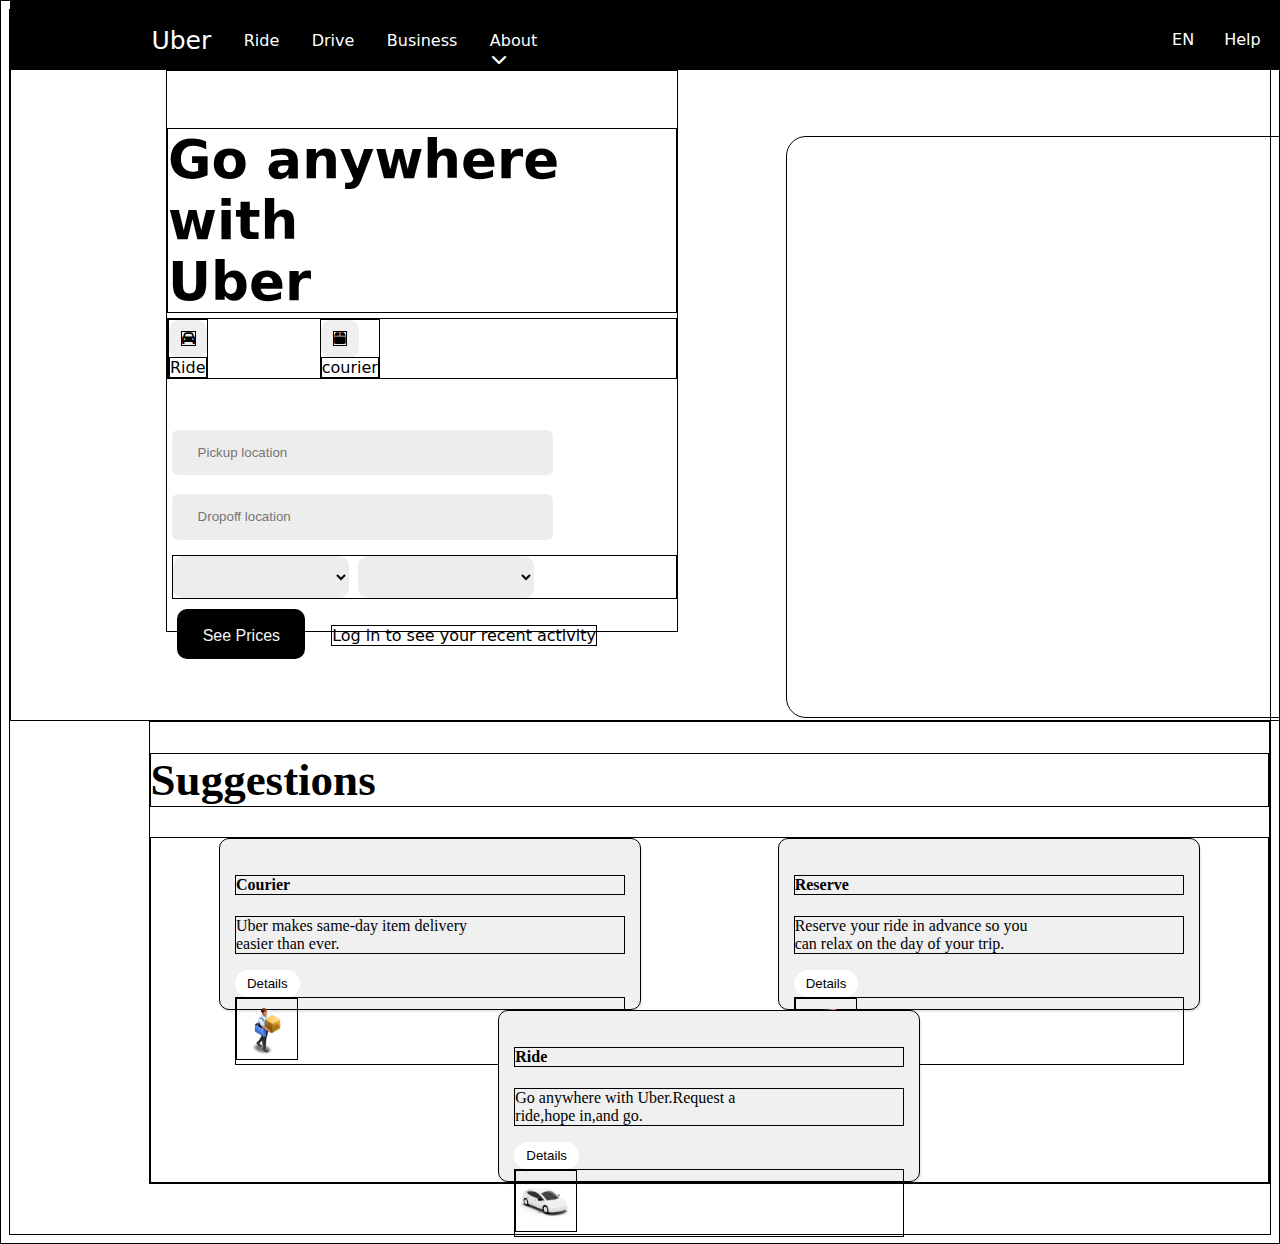
==== index.html @ e550cb75 "updated html and css code" ====
<!DOCTYPE html>
<html lang="en">
<head>
    <meta charset="UTF-8">
    <meta name="viewport" content="width=device-width, initial-scale=1.0">
    <title>Earn Money by Driving or Get a Ride Now | Uber India</title>
    <link rel="stylesheet" href="style.css"/>
    <link rel="stylesheet" href="https://cdnjs.cloudflare.com/ajax/libs/font-awesome/6.7.2/css/all.min.css" integrity="sha512-Evv84Mr4kqVGRNSgIGL/F/aIDqQb7xQ2vcrdIwxfjThSH8CSR7PBEakCr51Ck+w+/U6swU2Im1vVX0SVk9ABhg==" crossorigin="anonymous" referrerpolicy="no-referrer" />
</head>
<body>
         <!-- section-1 navbar -->
    <section class="sec1">
    <div class="sd1">
        <a class="a1">Uber</a>
        <a>Ride</a>
        <a>Drive</a>
        <a>Business</a>
        <a style="color: white;">About <i class="fa-solid fa-chevron-down"></i></a>
    </div>
        <div class="sd2">
        <a>EN</a>
        <a>Help</a>
        <a>Log in</a>
        <button>Sign up</button>
    </div>
    </section>
        <!-- section-2 Go anywhere and map boxes -->
    <section class="sec2">
        <div class="s2d1">
            <h1>Go anywhere with<br>Uber</h1>
            <div class="s2d3">
                <div class="d1">
          <button class="b1"><i class="fa-solid fa-car"></i></button><br><span class="s1">Ride</span>
        </div>
          <div class="d2">
          <button class="b2"><i class="fa-solid fa-box"></i></button><br><span class="s2">courier</span>
        </div>
        </div>
        <input type="text" placeholder="Pickup location"required class="inpt"/>
        <input type="text" placeholder="Dropoff location"required class="inpt nt"/>
        <div class="slt">
            <select></select>
            <select class="sl2"></select>
           
        </div>
        <button class="sbtn">See Prices</button>
        <a class="al">Log in to see your recent activity</a>
          </div>
        </div>
       
       
        <div class="s2d2"></div>
    </section>
    <section class="sec3">
        <h1>Suggestions</h1>
        <div class="s3d1">
            <div class="s3d2">
                <h4>Courier</h4>
                <p>Uber makes same-day item delivery<br>easier than ever.</p>
                <button class="btn">Details</button>
                <div>
            <img src="./images/image 1.png" width="10%" class="img"/></div>
        </div>
            <div class="s3d2">
                <h4>Reserve</h4>
                <p>Reserve your ride in advance so you<br>can relax on the day of your trip.</p>
                <button class="btn">Details</button>
            <div><img src="./images/image2.png" width="10%"class="img"/></div>
        </div>
            <div class="s3d2">
                <h4>Ride</h4>
                <p>Go anywhere with Uber.Request a<br>ride,hope in,and go.</p>
                <button class="btn">Details</button>
             <div><img src="./images/image3.png" width="10%" class="img"/></div>
            </div>
        </div>

    </section>
    
</body>
</html>
---- style.css ----
*{
   border: 1px solid black; 
}
.sec1{
    background-color: black;
    /* border: 1px solid black; */
    margin-top: -1%;
    width: 1550px;
    height: 70px;
}
.sec1{
    display: flex;
}
.sec1 .sd1{
    flex: 1;
    color: white;
    margin-top: 2%;
    display:flex;
    margin-left: 8%;

}
.sec1 .sd2{ margin-left: 40%;
    flex: 1;
    color: white;
    margin-top: 2%;

}
.sd1 a{
    font-family: UberMove, UberMoveText, system-ui, "Helvetica Neue", Helvetica, Arial, sans-serif;
    /* border: 1px solid white; */
    padding-left: 3.6%;
    padding-right: 4%;
}
.sd1 .a1{
    font-size: 25px;
    margin-top: -5px;
    font-family: UberMove, UberMoveText, system-ui, "Helvetica Neue", Helvetica, Arial, sans-serif;
   
}
.sd2 a{
    font-family: UberMove, UberMoveText, system-ui, "Helvetica Neue", Helvetica, Arial, sans-serif;

    /* border: 1px solid white; */
    padding-left: 3%;
    padding-right: 3%;
}
.sec1 button{
   font-size: 14px;
    margin-top: -2%;
    border: none;
    padding: 2%;
    padding-left: 3%;
    padding-right: 3%;
    border-radius: 20px;
}
.sec2{
    width: 1550px;
    height: 650px;
    /* border: 1px solid black; */
}
.s2d1{
    margin-right: 2%;
    margin-left: 10%;
    /* border: 1px solid black; */
    width: 510px;
    height: 560px;
}
.s2d2{
    /* flex: 1; */
    margin-top: -32%;
    margin-right: 2%;
    margin-left: 50%;
    /* border: 1px solid black; */
    width: 560px;
    height: 580px;
    border-radius: 20px;
    
}
.s2d1 h1{
    font-family: UberMove, UberMoveText, system-ui, "Helvetica Neue", Helvetica, Arial, sans-serif;
    margin-top: 11%;
    font-size: 53px;
    margin-bottom: 1%;
}
.s2d1 button{
    border: none;
   width: 38px;
   height: 38px;
   border-radius: 10px; 
}
.s2d1 span{
    font-family: UberMove, UberMoveText, system-ui, "Helvetica Neue", Helvetica, Arial, sans-serif ;
}

.d2{
   margin-left: 22%;
   padding-top: -90%;
}
.s2d3{
    display: flex;
}
.s1{font-weight: 500;}
.s2{font-weight: 500;}
.inpt{
    margin-bottom: 3%;
    border: none;
    background-color: rgb(238, 237, 237);
    margin-left: 1%;
    margin-top: 10%;
    padding-left: 5%;
    padding-right: 35%;
    padding-top: 3%;
    padding-bottom: 3%;
    border-radius: 6px;
}
.nt{margin-top: 0.7%;}
.slt{   
            margin-left: 1%;
}
.slt select{
    border: none;
    width: 35%;
    padding-top: 5%;
    border-radius: 10px;
    background-color:rgb(238, 237, 237); ;
}
.sl2{
    margin-left: 1%;
}
.sbtn{
    border: none;
   flex: 1;
    color: whitesmoke;
    background-color: black;
   margin-left: 2%;
   margin-top: 2%;
   padding-left: 5%;
    padding-top: 3.4%;
    padding-bottom: 6.3%;
    font-size: 16px;
   padding-right: 20%;
   white-space: nowrap;
   font-weight:540;
}
.al{
  
    margin-top: 1%;
    font-size: 16px;
    margin-left: 4.4%;
    font-family: UberMove, UberMoveText, system-ui, "Helvetica Neue", Helvetica, Arial, sans-serif ;
   
}
.sec3{
    margin-left: 11%;
    background-color: white;
    margin-bottom: 4%;
}

.sec3 h1{
    font-size: 45px;
}
.s3d1{
    display: flex;
    justify-content: space-around;
    flex-wrap: wrap;
}
.s3d2{
    background-color: #f0f0f0;
    width:390px;
    height:140px;
    padding:15px;
    border-radius: 10px;
    box-shadow: 1px 2px 2px rgba(0, 0, 0, 0.1);
}
.img{
   width:60px;
   height:60px;
}
.btn{
    display: inline-block;
    padding:6px 12px;
    background-color:white;
    color:black;
    border-radius: 30px;
    border: none;

}
.btn:hover{
    background-color:gray;
}
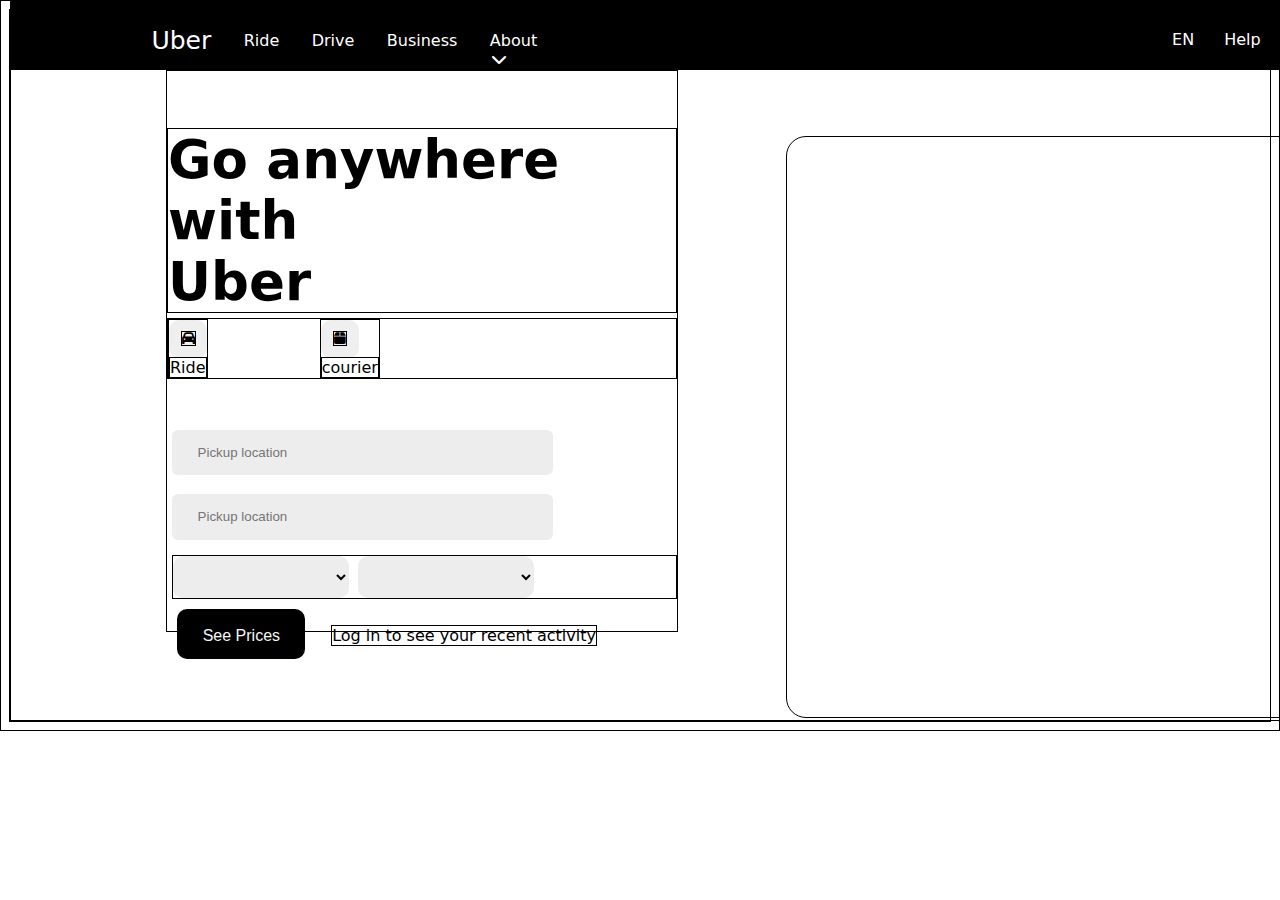
==== commit 76867c4e: "my changes" ====
--- a/index.html
+++ b/index.html
@@ -3,7 +3,7 @@
 <head>
     <meta charset="UTF-8">
     <meta name="viewport" content="width=device-width, initial-scale=1.0">
-    <title>Earn Money by Driving or Get a Ride Now | Uber India</title>
+    <title>uber</title>
     <link rel="stylesheet" href="style.css"/>
     <link rel="stylesheet" href="https://cdnjs.cloudflare.com/ajax/libs/font-awesome/6.7.2/css/all.min.css" integrity="sha512-Evv84Mr4kqVGRNSgIGL/F/aIDqQb7xQ2vcrdIwxfjThSH8CSR7PBEakCr51Ck+w+/U6swU2Im1vVX0SVk9ABhg==" crossorigin="anonymous" referrerpolicy="no-referrer" />
 </head>
@@ -37,7 +37,7 @@
         </div>
         </div>
         <input type="text" placeholder="Pickup location"required class="inpt"/>
-        <input type="text" placeholder="Dropoff location"required class="inpt nt"/>
+        <input type="text" placeholder="Pickup location"required class="inpt nt"/>
         <div class="slt">
             <select></select>
             <select class="sl2"></select>
@@ -51,31 +51,5 @@
        
         <div class="s2d2"></div>
     </section>
-    <section class="sec3">
-        <h1>Suggestions</h1>
-        <div class="s3d1">
-            <div class="s3d2">
-                <h4>Courier</h4>
-                <p>Uber makes same-day item delivery<br>easier than ever.</p>
-                <button class="btn">Details</button>
-                <div>
-            <img src="./images/image 1.png" width="10%" class="img"/></div>
-        </div>
-            <div class="s3d2">
-                <h4>Reserve</h4>
-                <p>Reserve your ride in advance so you<br>can relax on the day of your trip.</p>
-                <button class="btn">Details</button>
-            <div><img src="./images/image2.png" width="10%"class="img"/></div>
-        </div>
-            <div class="s3d2">
-                <h4>Ride</h4>
-                <p>Go anywhere with Uber.Request a<br>ride,hope in,and go.</p>
-                <button class="btn">Details</button>
-             <div><img src="./images/image3.png" width="10%" class="img"/></div>
-            </div>
-        </div>
-
-    </section>
-    
 </body>
 </html>--- a/style.css
+++ b/style.css
@@ -150,44 +150,6 @@
     font-family: UberMove, UberMoveText, system-ui, "Helvetica Neue", Helvetica, Arial, sans-serif ;
    
 }
-.sec3{
-    margin-left: 11%;
-    background-color: white;
-    margin-bottom: 4%;
-}
-
-.sec3 h1{
-    font-size: 45px;
-}
-.s3d1{
-    display: flex;
-    justify-content: space-around;
-    flex-wrap: wrap;
-}
-.s3d2{
-    background-color: #f0f0f0;
-    width:390px;
-    height:140px;
-    padding:15px;
-    border-radius: 10px;
-    box-shadow: 1px 2px 2px rgba(0, 0, 0, 0.1);
-}
-.img{
-   width:60px;
-   height:60px;
-}
-.btn{
-    display: inline-block;
-    padding:6px 12px;
-    background-color:white;
-    color:black;
-    border-radius: 30px;
-    border: none;
-
-}
-.btn:hover{
-    background-color:gray;
-}
 
 
 
@@ -197,5 +159,3 @@
 
 
 
-
-
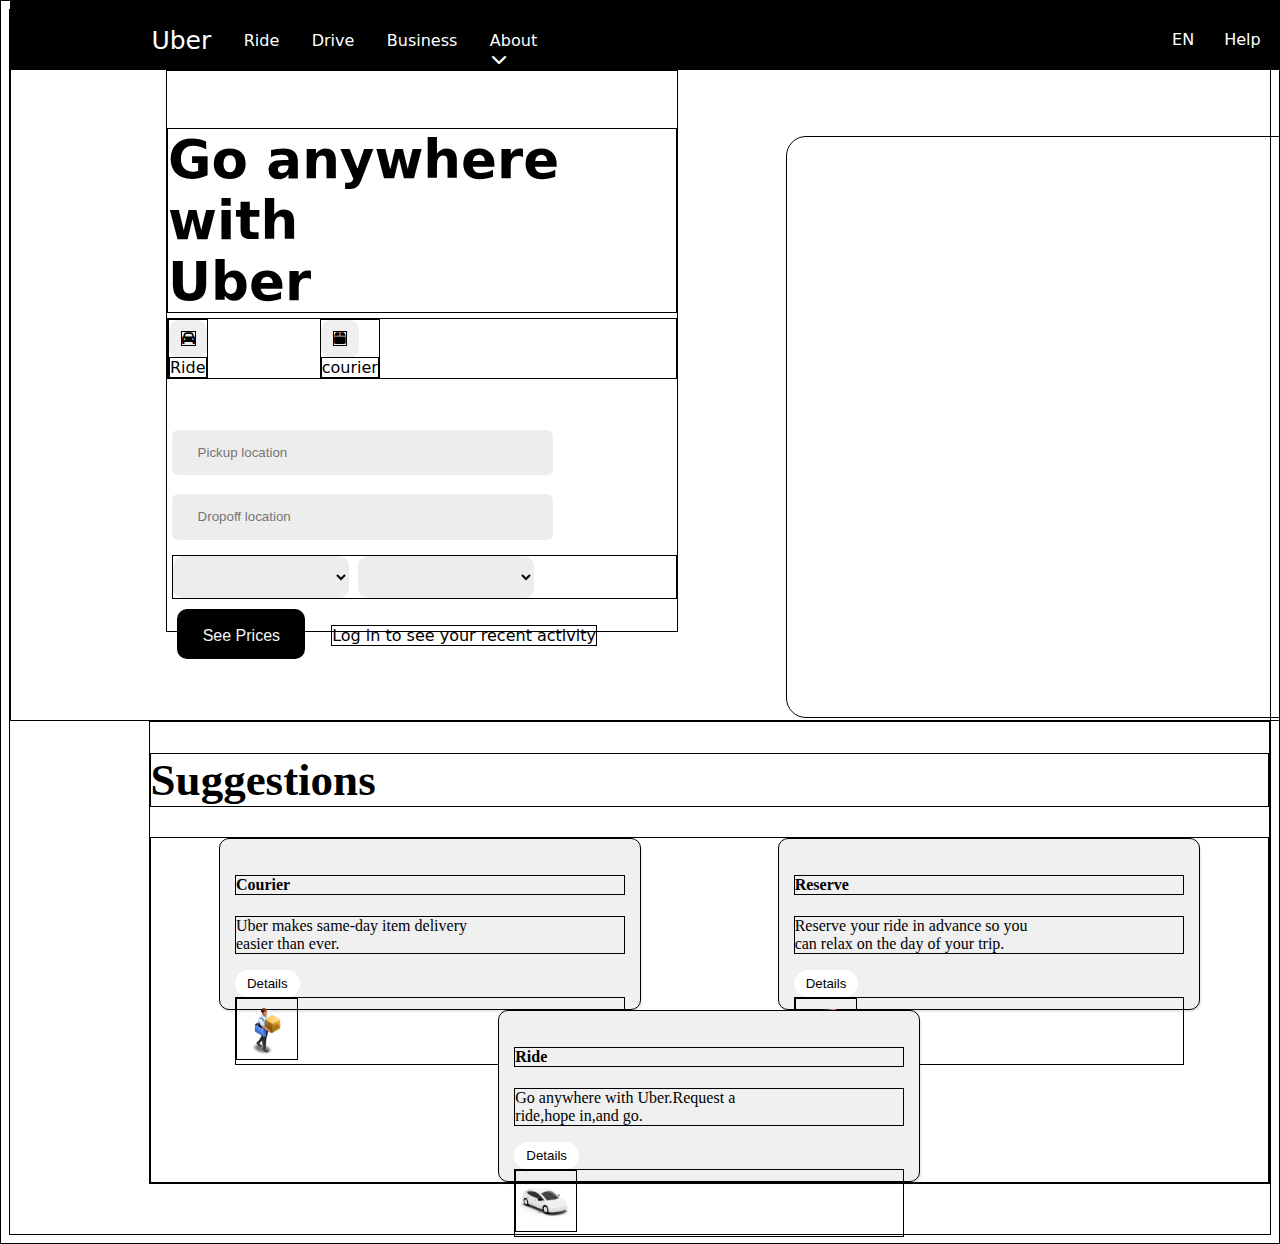
==== commit 1f1be293: "Merge branch 'main' of https://github.com/vamsi356/uber into branch-1" ====
--- a/index.html
+++ b/index.html
@@ -3,7 +3,7 @@
 <head>
     <meta charset="UTF-8">
     <meta name="viewport" content="width=device-width, initial-scale=1.0">
-    <title>uber</title>
+    <title>Earn Money by Driving or Get a Ride Now | Uber India</title>
     <link rel="stylesheet" href="style.css"/>
     <link rel="stylesheet" href="https://cdnjs.cloudflare.com/ajax/libs/font-awesome/6.7.2/css/all.min.css" integrity="sha512-Evv84Mr4kqVGRNSgIGL/F/aIDqQb7xQ2vcrdIwxfjThSH8CSR7PBEakCr51Ck+w+/U6swU2Im1vVX0SVk9ABhg==" crossorigin="anonymous" referrerpolicy="no-referrer" />
 </head>
@@ -37,7 +37,7 @@
         </div>
         </div>
         <input type="text" placeholder="Pickup location"required class="inpt"/>
-        <input type="text" placeholder="Pickup location"required class="inpt nt"/>
+        <input type="text" placeholder="Dropoff location"required class="inpt nt"/>
         <div class="slt">
             <select></select>
             <select class="sl2"></select>
@@ -51,5 +51,31 @@
        
         <div class="s2d2"></div>
     </section>
+    <section class="sec3">
+        <h1>Suggestions</h1>
+        <div class="s3d1">
+            <div class="s3d2">
+                <h4>Courier</h4>
+                <p>Uber makes same-day item delivery<br>easier than ever.</p>
+                <button class="btn">Details</button>
+                <div>
+            <img src="./images/image 1.png" width="10%" class="img"/></div>
+        </div>
+            <div class="s3d2">
+                <h4>Reserve</h4>
+                <p>Reserve your ride in advance so you<br>can relax on the day of your trip.</p>
+                <button class="btn">Details</button>
+            <div><img src="./images/image2.png" width="10%"class="img"/></div>
+        </div>
+            <div class="s3d2">
+                <h4>Ride</h4>
+                <p>Go anywhere with Uber.Request a<br>ride,hope in,and go.</p>
+                <button class="btn">Details</button>
+             <div><img src="./images/image3.png" width="10%" class="img"/></div>
+            </div>
+        </div>
+
+    </section>
+    
 </body>
 </html>--- a/style.css
+++ b/style.css
@@ -150,12 +150,52 @@
     font-family: UberMove, UberMoveText, system-ui, "Helvetica Neue", Helvetica, Arial, sans-serif ;
    
 }
-
-
-
-
-
-
-
-
-
+.sec3{
+    margin-left: 11%;
+    background-color: white;
+    margin-bottom: 4%;
+}
+
+.sec3 h1{
+    font-size: 45px;
+}
+.s3d1{
+    display: flex;
+    justify-content: space-around;
+    flex-wrap: wrap;
+}
+.s3d2{
+    background-color: #f0f0f0;
+    width:390px;
+    height:140px;
+    padding:15px;
+    border-radius: 10px;
+    box-shadow: 1px 2px 2px rgba(0, 0, 0, 0.1);
+}
+.img{
+   width:60px;
+   height:60px;
+}
+.btn{
+    display: inline-block;
+    padding:6px 12px;
+    background-color:white;
+    color:black;
+    border-radius: 30px;
+    border: none;
+
+}
+.btn:hover{
+    background-color:gray;
+}
+
+
+
+
+
+
+
+
+
+
+
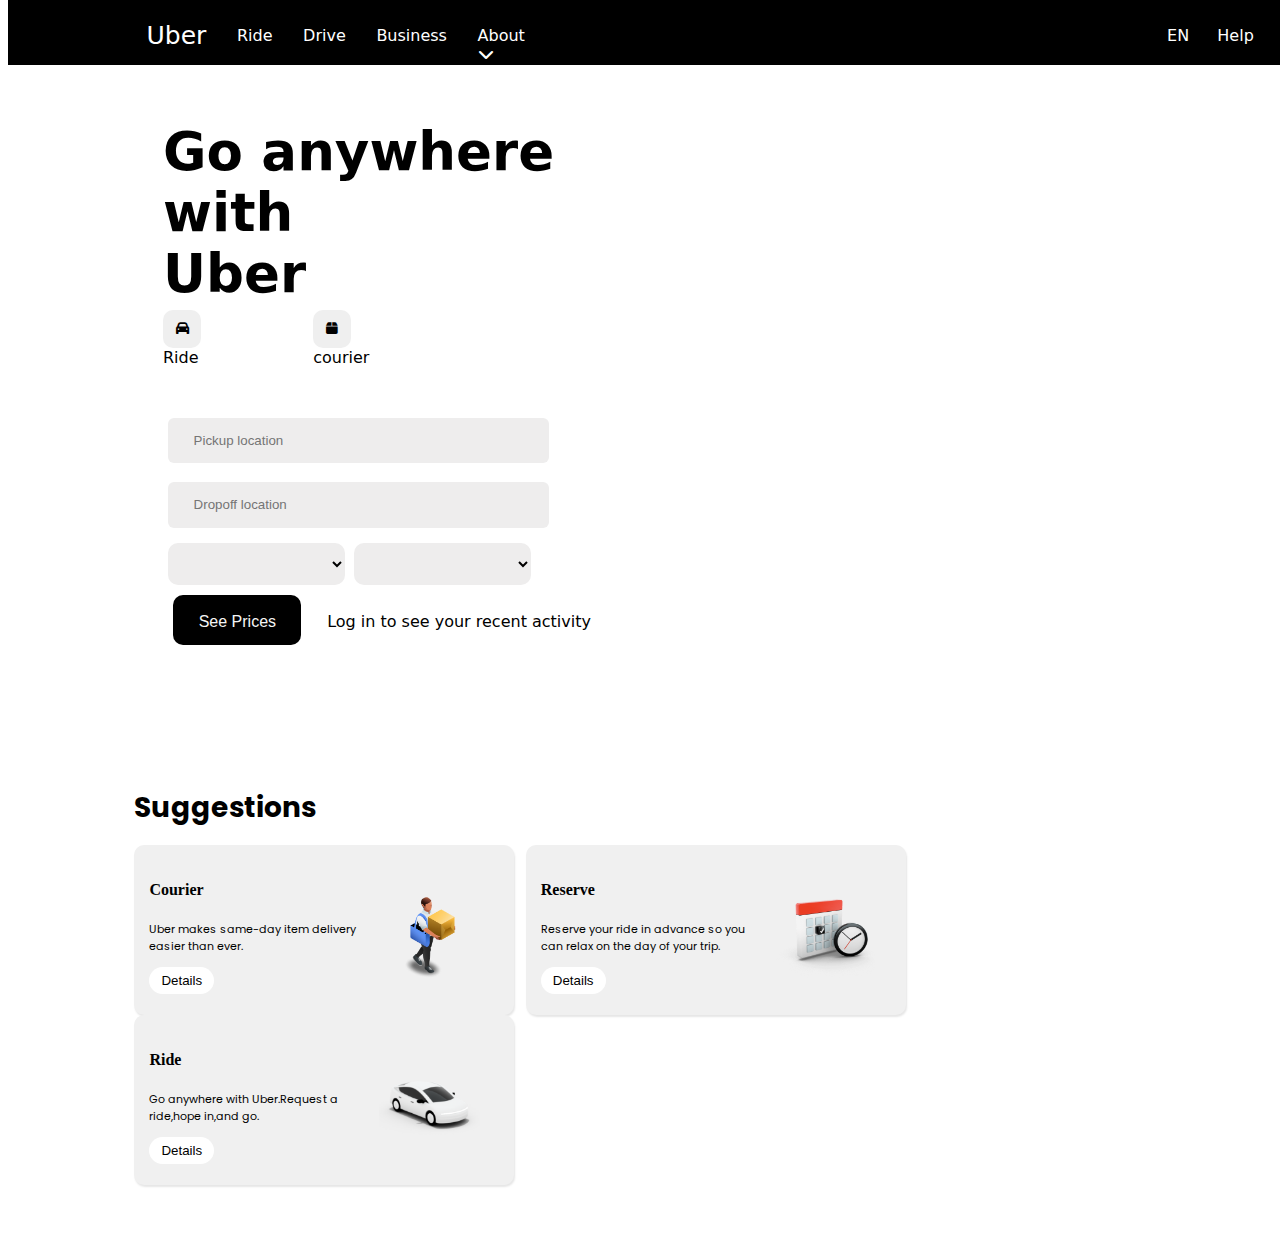
==== commit b25c7020: "section3 updated" ====
--- a/index.html
+++ b/index.html
@@ -6,6 +6,8 @@
     <title>Earn Money by Driving or Get a Ride Now | Uber India</title>
     <link rel="stylesheet" href="style.css"/>
     <link rel="stylesheet" href="https://cdnjs.cloudflare.com/ajax/libs/font-awesome/6.7.2/css/all.min.css" integrity="sha512-Evv84Mr4kqVGRNSgIGL/F/aIDqQb7xQ2vcrdIwxfjThSH8CSR7PBEakCr51Ck+w+/U6swU2Im1vVX0SVk9ABhg==" crossorigin="anonymous" referrerpolicy="no-referrer" />
+    <link href="https://fonts.googleapis.com/css2?family=Poppins:wght@400;500;600;700&display=swap" rel="stylesheet">
+
 </head>
 <body>
          <!-- section-1 navbar -->
@@ -47,10 +49,10 @@
         <a class="al">Log in to see your recent activity</a>
           </div>
         </div>
-       
-       
+        <!-- below div for map -->
         <div class="s2d2"></div>
     </section>
+             <!-- section 3 -->
     <section class="sec3">
         <h1>Suggestions</h1>
         <div class="s3d1">
@@ -58,23 +60,21 @@
                 <h4>Courier</h4>
                 <p>Uber makes same-day item delivery<br>easier than ever.</p>
                 <button class="btn">Details</button>
-                <div>
-            <img src="./images/image 1.png" width="10%" class="img"/></div>
-        </div>
+                <img src="./images/image 1.png" width="10%" class="img"/>
+            </div>
             <div class="s3d2">
                 <h4>Reserve</h4>
                 <p>Reserve your ride in advance so you<br>can relax on the day of your trip.</p>
                 <button class="btn">Details</button>
-            <div><img src="./images/image2.png" width="10%"class="img"/></div>
-        </div>
+                <img src="./images/image2.png" width="10%"class="img"/>
+            </div>
             <div class="s3d2">
                 <h4>Ride</h4>
                 <p>Go anywhere with Uber.Request a<br>ride,hope in,and go.</p>
                 <button class="btn">Details</button>
-             <div><img src="./images/image3.png" width="10%" class="img"/></div>
+               <img src="./images/image3.png" width="10%" class="img"/>
             </div>
         </div>
-
     </section>
     
 </body>
--- a/style.css
+++ b/style.css
@@ -1,5 +1,6 @@
+@import url('https://fonts.googleapis.com/css2?family=Archivo+Black&family=Kanit:ital,wght@0,100;0,200;0,300;0,400;0,500;0,600;0,700;0,800;0,900;1,100;1,200;1,300;1,400;1,500;1,600;1,700;1,800;1,900&family=M+PLUS+Rounded+1c&family=Red+Rose:wght@300..700&family=Roboto:ital,wdth,wght@0,75..100,100..900;1,75..100,100..900&display=swap');
 *{
-   border: 1px solid black; 
+   /* border: 1px solid black;  */
 }
 .sec1{
     background-color: black;
@@ -151,22 +152,28 @@
    
 }
 .sec3{
-    margin-left: 11%;
+    margin-left: 10%;
     background-color: white;
     margin-bottom: 4%;
 }
 
 .sec3 h1{
-    font-size: 45px;
+    font-family: "Poppins", system-ui, "Helvetica Neue", Helvetica, Arial, sans-serif;
+    font-size: 28px;
+    font-weight: 700;
+    line-height: 36px;
+
 }
 .s3d1{
     display: flex;
-    justify-content: space-around;
+    justify-content:left;
     flex-wrap: wrap;
 }
 .s3d2{
+    border: none;
+    margin-right: 1%;
     background-color: #f0f0f0;
-    width:390px;
+    width:350px;
     height:140px;
     padding:15px;
     border-radius: 10px;
@@ -188,14 +195,26 @@
 .btn:hover{
     background-color:gray;
 }
-
-
-
-
-
-
-
-
-
-
-
+.s3d2 p{
+    white-space: nowrap;
+    margin-right: 39%;
+    font-size: 11px;
+    font-family:"Poppins", system-ui, "Helvetica Neue", Helvetica, Arial, sans-serif;
+}
+.s3d2 img{
+    margin-left: 46%;
+    width: 30%;
+    height: 74%;
+   margin-top: -24%;
+}
+
+
+
+
+
+
+
+
+
+
+
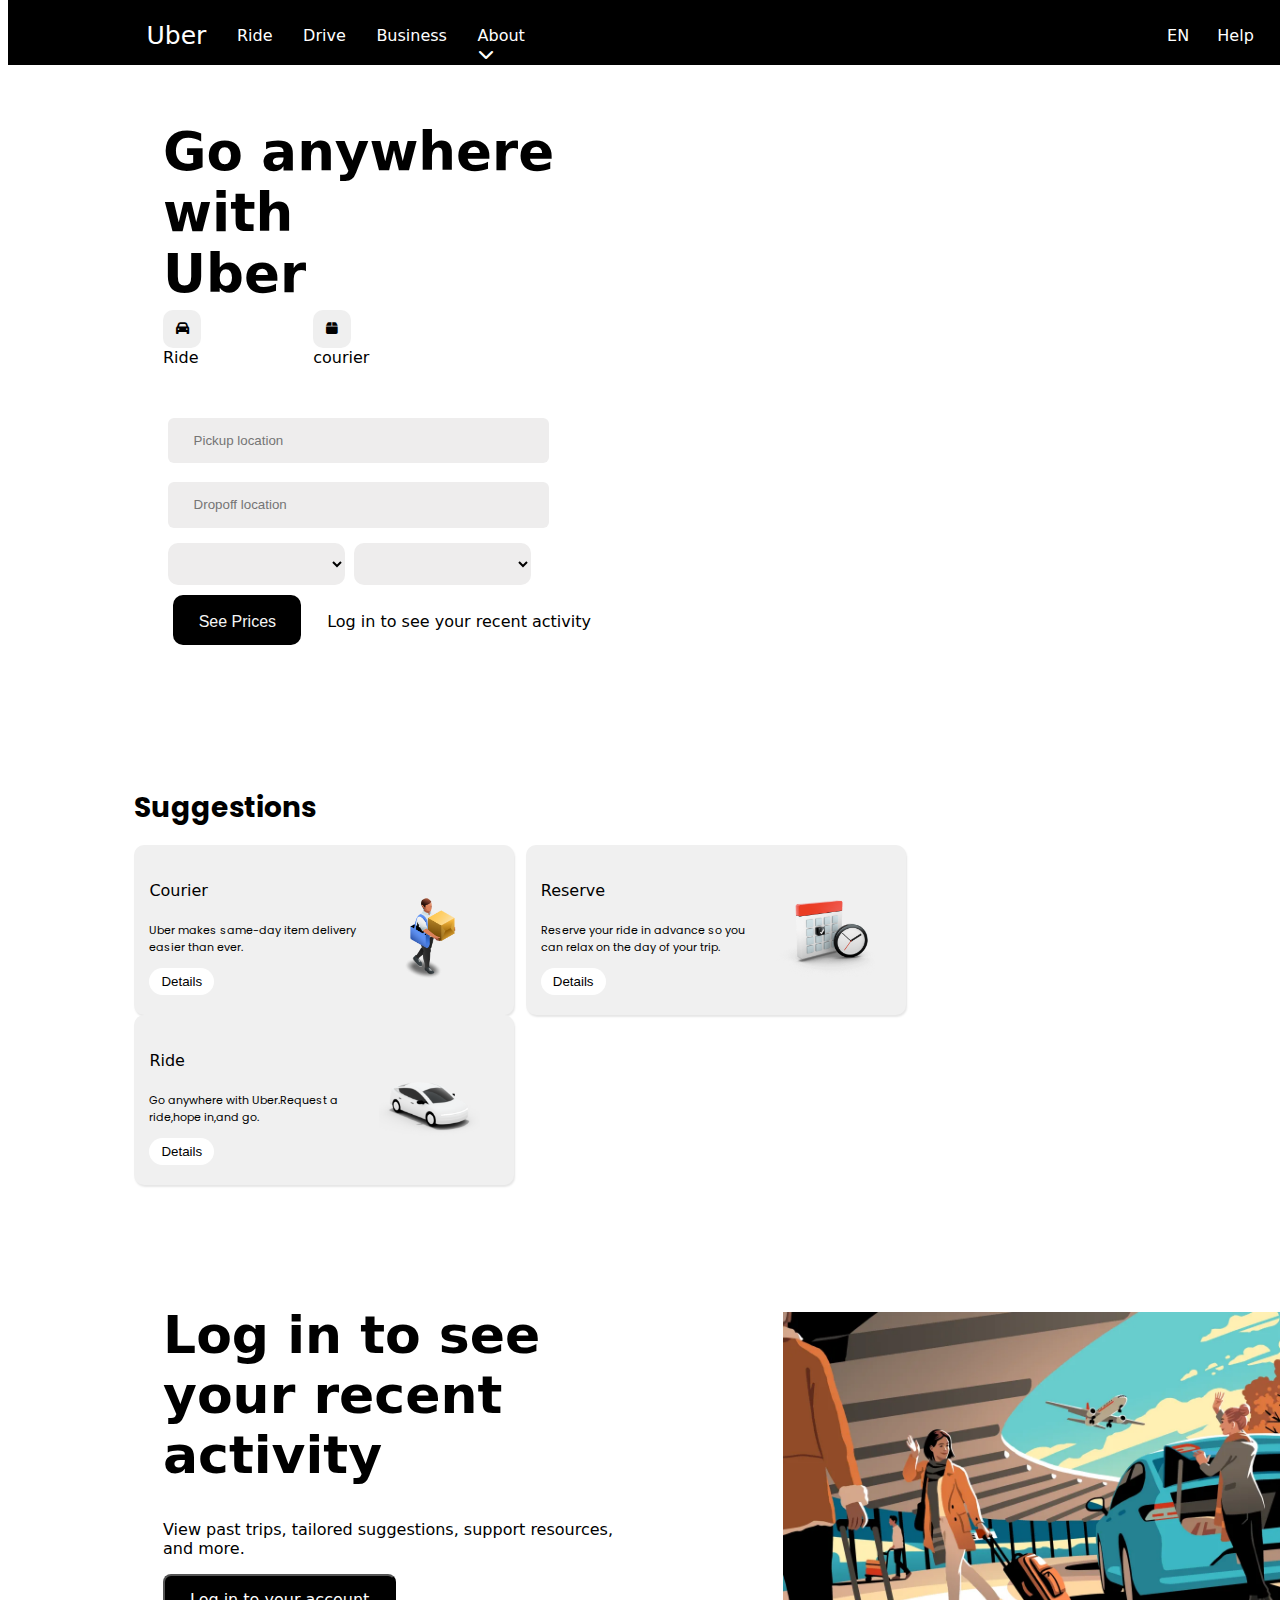
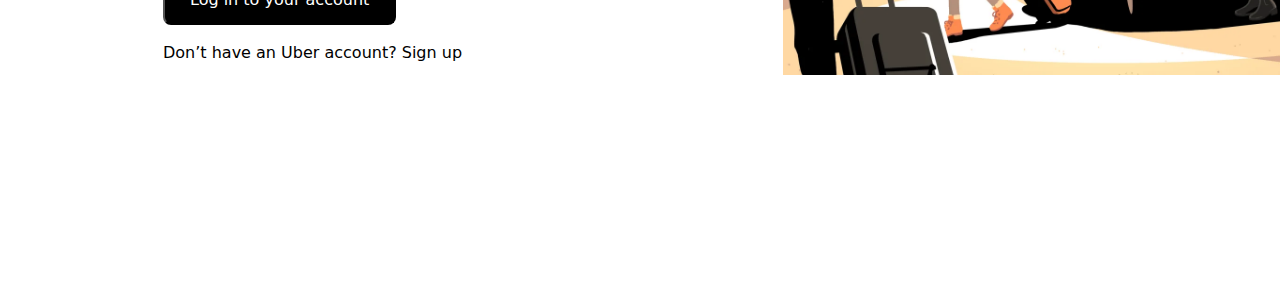
==== commit 7b6061fe: "upto section4" ====
--- a/index.html
+++ b/index.html
@@ -76,6 +76,21 @@
             </div>
         </div>
     </section>
+    <!-- section 4 -->
+     <section class="sec4">        
+            <div class="s4d1">
+                <h1>Log in to see your recent activity</h1>
+                <p>View past trips, tailored suggestions, support resources,<br> and more.</p>
+                <button class="login-btn">Log in to your account</button>
+                <a href="#" class="signup">Don’t have an Uber account? Sign up</a>
+            </div>
+            <div class="s4d2">
+               <img src="images/image4.webp" alt="image4"/>
+            </div>
+     </section>
+     <!-- section 5 -->
+      
+
     
 </body>
 </html>--- a/style.css
+++ b/style.css
@@ -128,6 +128,10 @@
 .sl2{
     margin-left: 1%;
 }
+.sbtn:hover{
+    cursor: pointer;
+    background-color:rgb(57, 57, 57);
+}
 .sbtn{
     border: none;
    flex: 1;
@@ -143,6 +147,9 @@
    white-space: nowrap;
    font-weight:540;
 }
+.al:hover{
+    cursor: pointer;
+}
 .al{
   
     margin-top: 1%;
@@ -193,7 +200,8 @@
 
 }
 .btn:hover{
-    background-color:gray;
+    cursor: pointer;
+    background-color:rgb(206, 205, 205);
 }
 .s3d2 p{
     white-space: nowrap;
@@ -207,14 +215,77 @@
     height: 74%;
    margin-top: -24%;
 }
-
-
-
-
-
-
-
-
-
-
-
+.s3d2 h4{
+    font-weight: 500;
+    font-size: 16px;
+    font-family:  UberMove, UberMoveText, system-ui, "Helvetica Neue", Helvetica, Arial, sans-serif;
+}
+.sec4{
+    margin-bottom:-4%;
+    flex-direction: row;
+    width: 1550px;
+    height: 580px;
+
+}
+.s4d1{
+    margin-top: 120px;
+    margin-left: 10%;
+    margin-right: 60%;
+    height: 60%;
+}
+.s4d2{
+    width: 540px;
+    height: 363px;
+    margin-left: 50%;
+    margin-top: -22%;
+}
+.s4d1 h1{
+    font-size: 52px;
+    font-family:  UberMove, UberMoveText, system-ui, "Helvetica Neue", Helvetica, Arial, sans-serif;
+
+}
+.s4d1 p{
+    font-size: 16px;
+    font-family:  UberMove, UberMoveText, system-ui, "Helvetica Neue", Helvetica, Arial, sans-serif;
+}
+
+.s4d1 .login-btn{
+    background-color: black;
+    color: white;
+    font-weight: 500;
+    display: block;
+    font-size: 16px;
+    margin-bottom: 2%;
+    padding-top: 14px;
+    padding-bottom: 14px;
+    padding-left: 25px;
+    padding-right: 25px;
+    border-radius: 8px;
+    font-family:  UberMove, UberMoveText, system-ui, "Helvetica Neue", Helvetica, Arial, sans-serif;
+}
+.s4d1 .signup{
+    color: black;
+    text-decoration: none;
+    display: block;
+    margin-top: 4%;
+    font-size: 16px;
+    font-family:  UberMove, UberMoveText, system-ui, "Helvetica Neue", Helvetica, Arial, sans-serif;
+}
+.s4d2 img{
+    width: 100%;
+    height: 100%;
+}
+.login-btn:hover{
+    background-color:rgb(42, 42, 42);
+    cursor: pointer;
+}
+
+
+
+
+
+
+
+
+
+
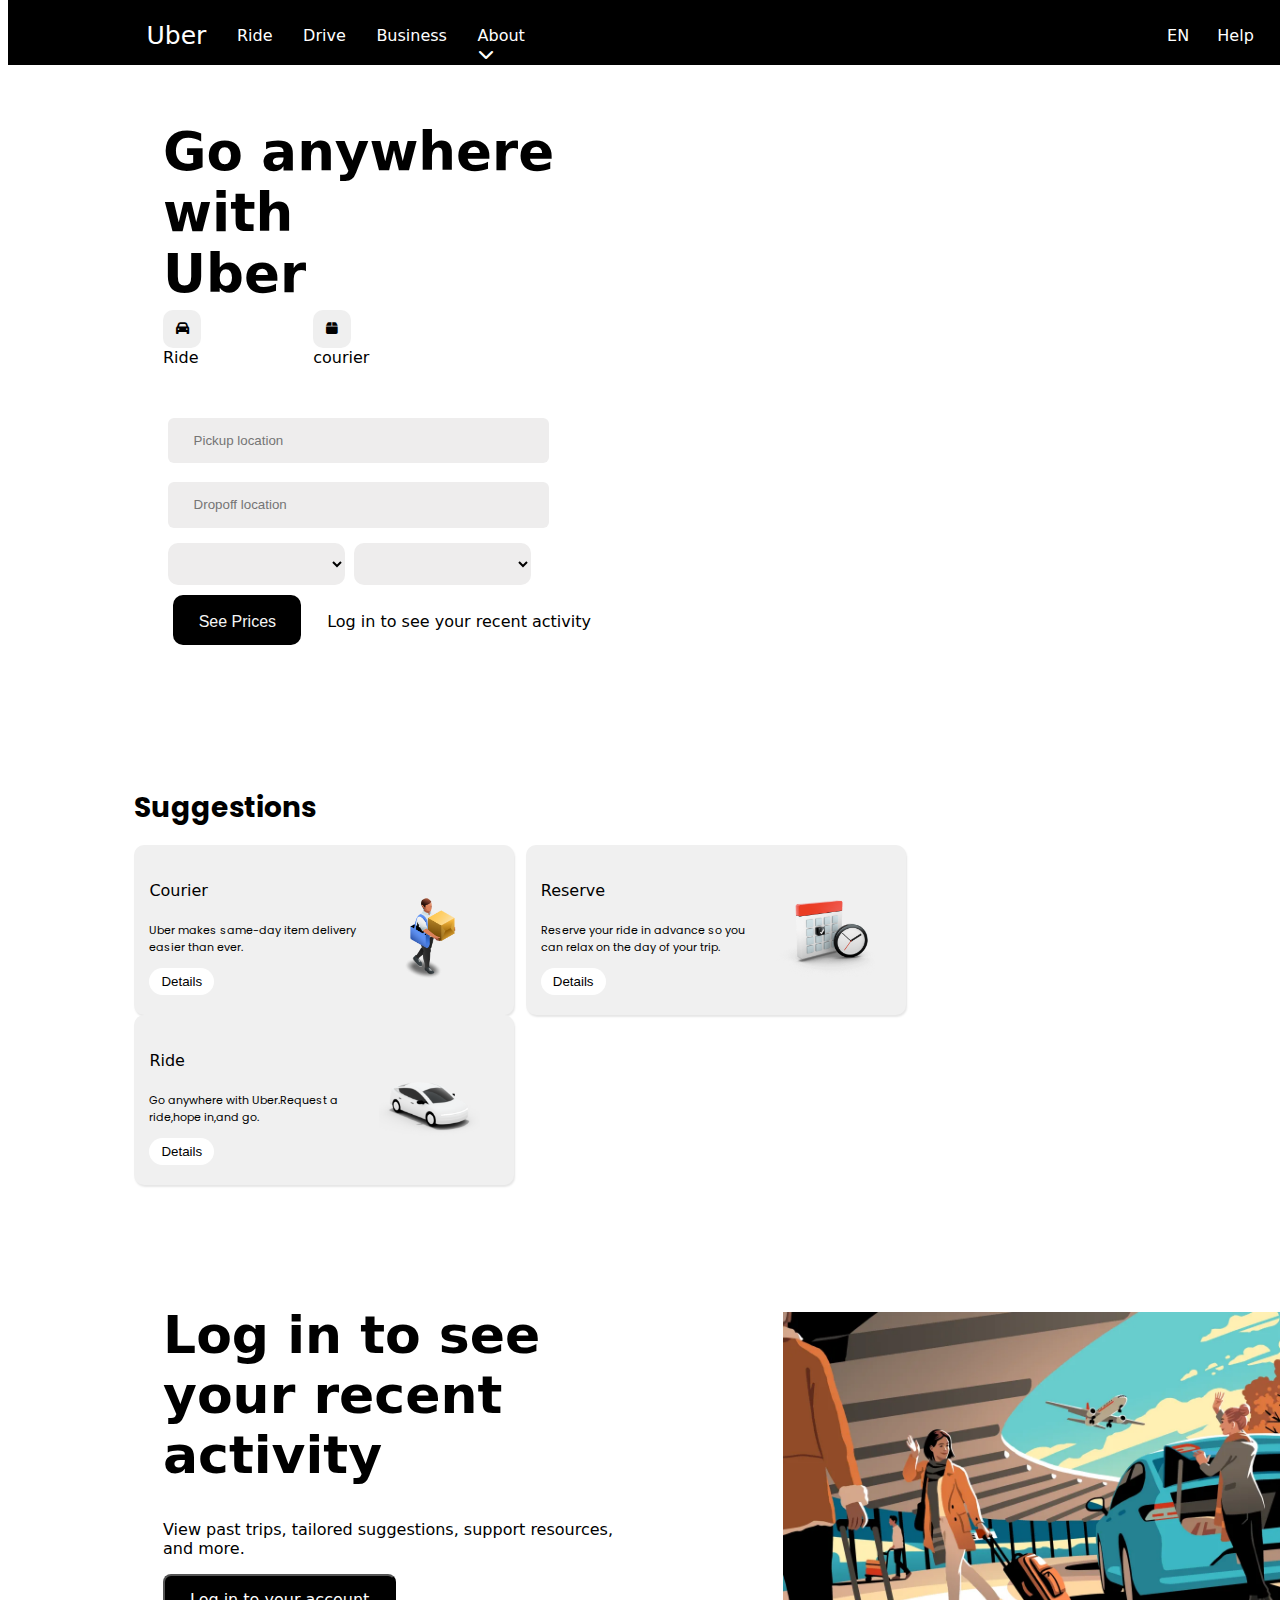
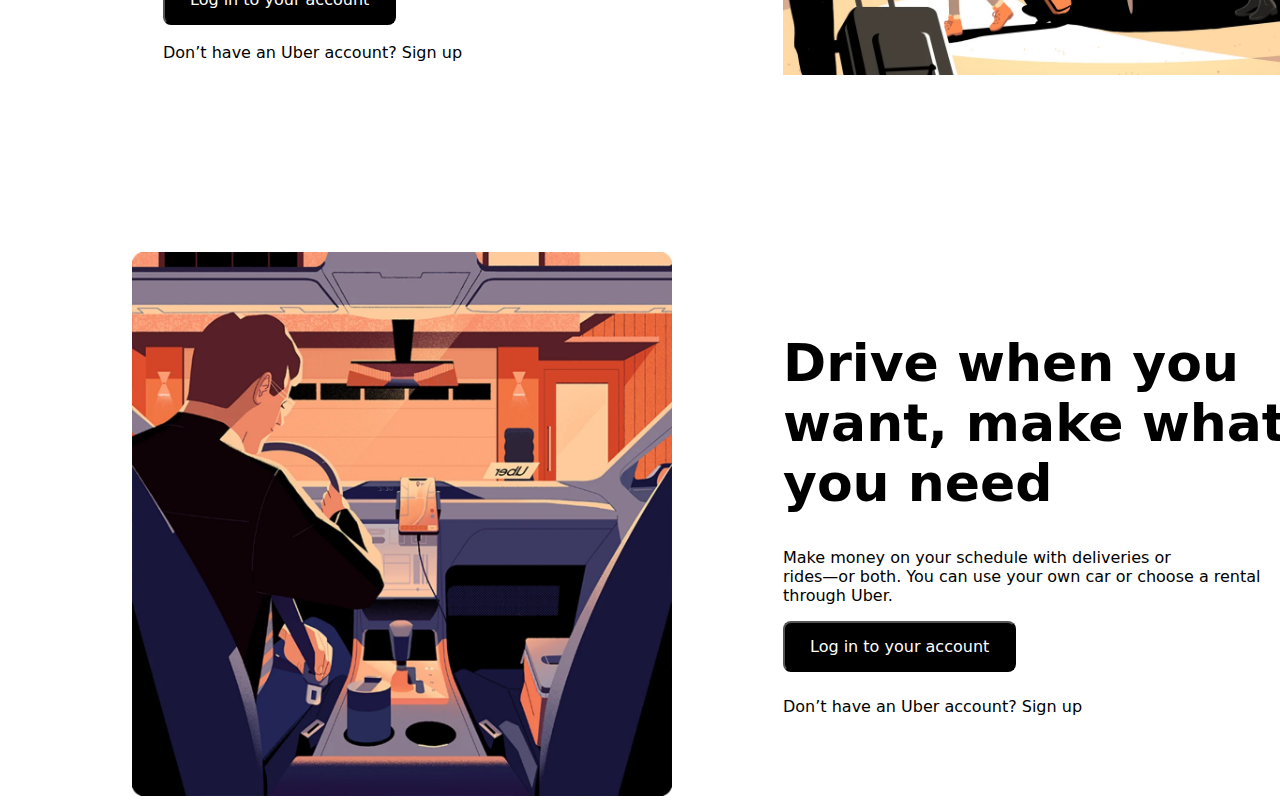
==== commit 482f4af0: "final" ====
--- a/index.html
+++ b/index.html
@@ -50,7 +50,9 @@
           </div>
         </div>
         <!-- below div for map -->
-        <div class="s2d2"></div>
+        <div class="s2d2">
+            <iframe class="map" src="https://www.google.com/maps/embed?pb=!1m18!1m12!1m3!1d3825.403178193007!2d80.64475207496476!3d16.505731084238793!2m3!1f0!2f0!3f0!3m2!1i1024!2i768!4f13.1!3m3!1m2!1s0x3a35fb51a430ffad%3A0xe6ed5ede725b304b!2sCodegnan%20Vijayawada!5e0!3m2!1sen!2sin!4v1741931415761!5m2!1sen!2sin" width="560" height="580" style="border:0;" allowfullscreen="" loading="lazy" referrerpolicy="no-referrer-when-downgrade"></iframe>
+        </div>
     </section>
              <!-- section 3 -->
     <section class="sec3">
@@ -89,7 +91,28 @@
             </div>
      </section>
      <!-- section 5 -->
-      
+    <!-- <section class="sec5">
+       <div class="s5d1">     
+        <img src="images/image5.webp" alt="image5" width="50%"/>
+    </div>
+    <div class="s5d2">
+           <h1>Drive when you<br> want,make what you need</h1>
+           <p>Make money on your schedule with deliveries or rides-or<br>both.you can use your own car or choose a rental<br>through uber</p>
+           <button>Get started</button><a href="#">already have an account?Sign in</a>
+    </div>
+    </section> -->
+    <section class="sec5"> 
+        <div class="s5d1">
+            <img src="./images/image5.webp" alt="image5"/>
+         </div>       
+        <div class="s5d2">
+            <h1>Drive when you<br>want, make what<br>you need</h1>
+            <p>Make money on your schedule with deliveries or<br>rides—or both. You can use your own car or choose a rental<br>through Uber.</p>
+            <button class="login-btn1">Log in to your account</button>
+            <a href="#" class="signup1">Don’t have an Uber account? Sign up</a>
+        </div>
+        
+ </section>
 
     
 </body>
--- a/style.css
+++ b/style.css
@@ -68,7 +68,7 @@
 }
 .s2d2{
     /* flex: 1; */
-    margin-top: -32%;
+    margin-top: -35%;
     margin-right: 2%;
     margin-left: 50%;
     /* border: 1px solid black; */
@@ -76,6 +76,9 @@
     height: 580px;
     border-radius: 20px;
     
+}
+.map{
+    border-radius: 10px;
 }
 .s2d1 h1{
     font-family: UberMove, UberMoveText, system-ui, "Helvetica Neue", Helvetica, Arial, sans-serif;
@@ -279,13 +282,72 @@
     background-color:rgb(42, 42, 42);
     cursor: pointer;
 }
-
-
-
-
-
-
-
-
-
-
+.sec5{
+    margin-bottom:-4%;
+    flex-direction: row;
+    width: 1550px;
+    height: 580px;
+}
+.s5d1{
+    width: 540px;
+    height: 363px;
+    margin-right: 60%;
+    margin-top: -30%;
+}
+.s5d2{
+    margin-top: 150px;
+    margin-right: 10%;
+    margin-left: 50%;
+    height: 60%;
+}
+.s5d2 h1{
+    font-size: 52px;
+    font-family:  UberMove, UberMoveText, system-ui, "Helvetica Neue", Helvetica, Arial, sans-serif;
+
+}
+.s5d2 p{
+    font-size: 16px;
+    font-family:  UberMove, UberMoveText, system-ui, "Helvetica Neue", Helvetica, Arial, sans-serif;
+}
+.s5d2 .login-btn1{
+    background-color: black;
+    color: white;
+    font-weight: 500;
+    display: block;
+    font-size: 16px;
+    margin-bottom: 2%;
+    padding-top: 14px;
+    padding-bottom: 14px;
+    padding-left: 25px;
+    padding-right: 25px;
+    border-radius: 8px;
+    font-family:  UberMove, UberMoveText, system-ui, "Helvetica Neue", Helvetica, Arial, sans-serif;
+}
+.s5d2 .signup1{
+    color: black;
+    text-decoration: none;
+    display: block;
+    margin-top: 4%;
+    font-size: 16px;
+    font-family:  UberMove, UberMoveText, system-ui, "Helvetica Neue", Helvetica, Arial, sans-serif;
+}
+.s5d1 img{
+    width: 100%;
+    height: 150%;
+    margin-top:80%;
+    margin-left: 23%;
+}
+.login-btn1:hover{
+    background-color:rgb(42, 42, 42);
+    cursor: pointer;
+}
+
+
+
+
+
+
+
+
+
+
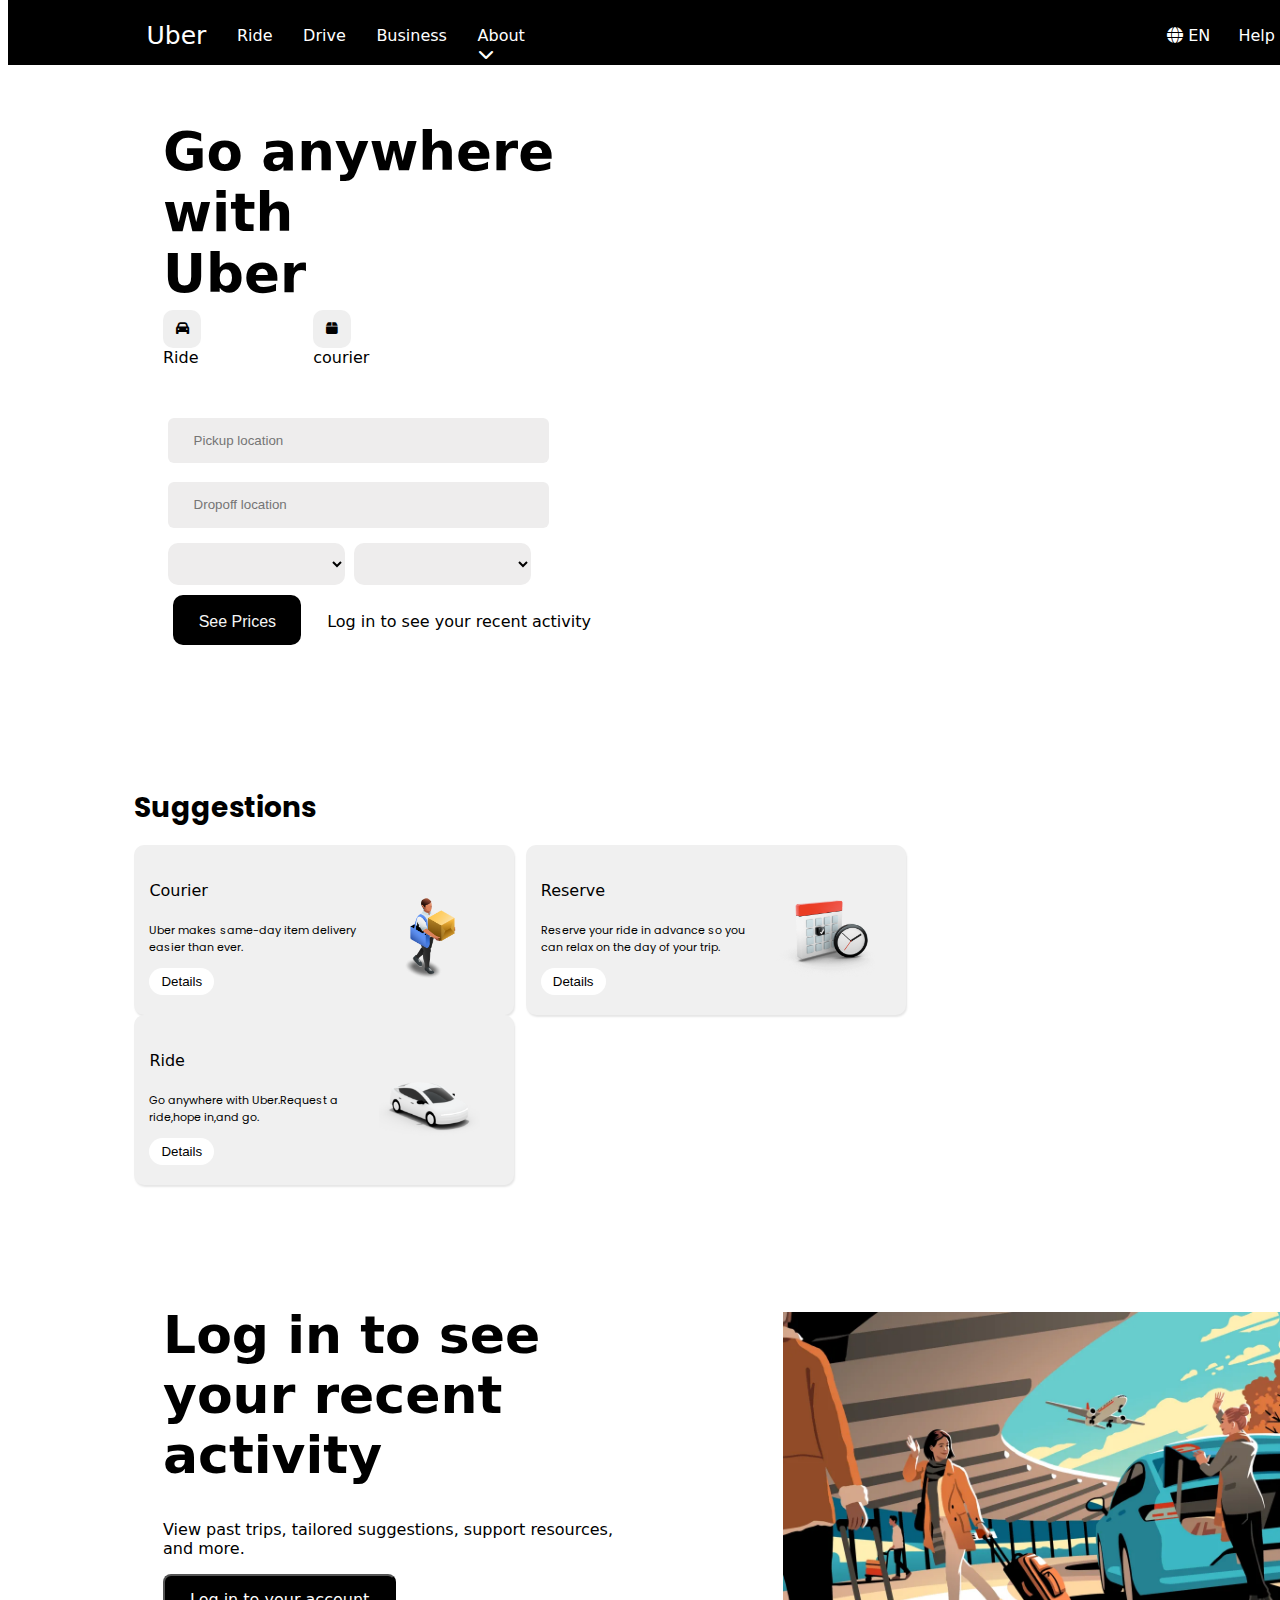
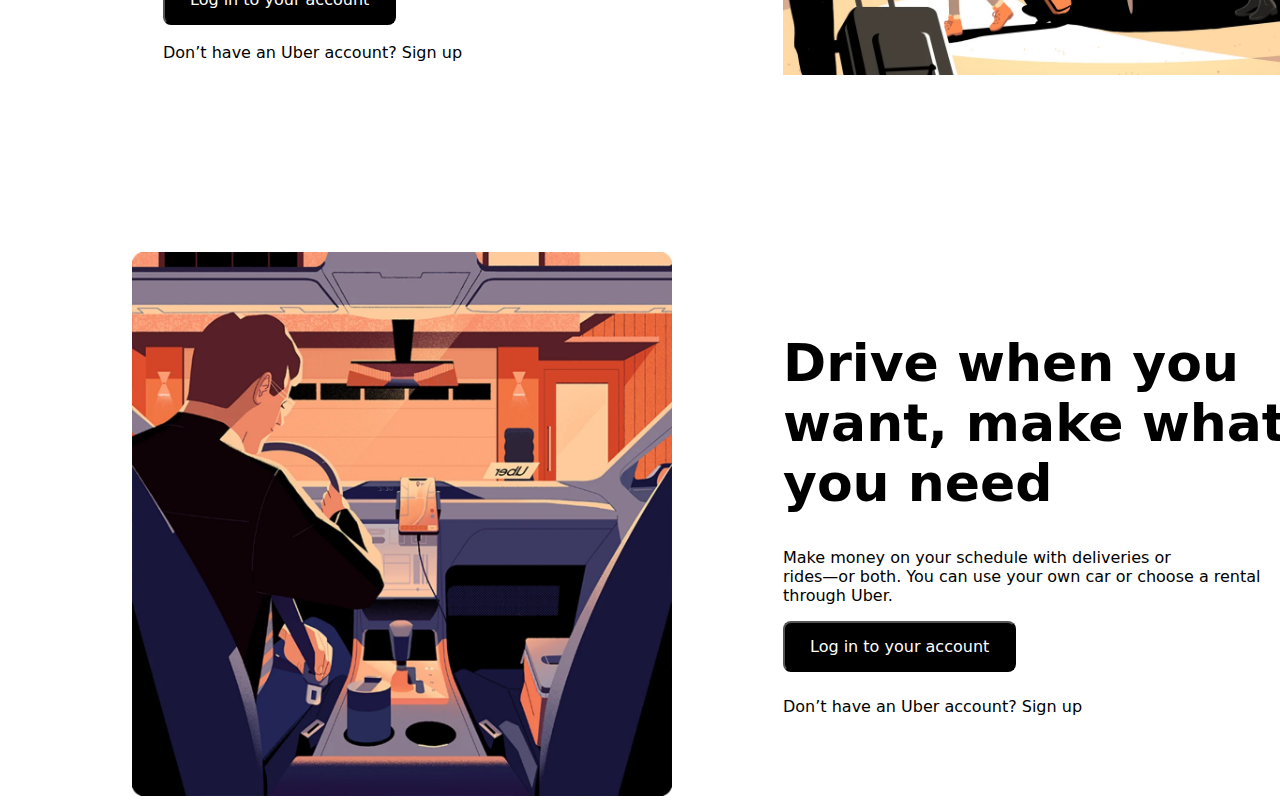
==== commit 70e787cd: "late" ====
--- a/index.html
+++ b/index.html
@@ -15,12 +15,12 @@
     <div class="sd1">
         <a class="a1">Uber</a>
         <a>Ride</a>
-        <a>Drive</a>
+        <a href="drive.html" style="color: white;text-decoration: none;">Drive</a>
         <a>Business</a>
         <a style="color: white;">About <i class="fa-solid fa-chevron-down"></i></a>
     </div>
         <div class="sd2">
-        <a>EN</a>
+        <a><i class="fa-solid fa-globe"></i> EN</a>
         <a>Help</a>
         <a>Log in</a>
         <button>Sign up</button>
@@ -83,7 +83,7 @@
             <div class="s4d1">
                 <h1>Log in to see your recent activity</h1>
                 <p>View past trips, tailored suggestions, support resources,<br> and more.</p>
-                <button class="login-btn">Log in to your account</button>
+                <button class="login-btn btns">Log in to your account</button>
                 <a href="#" class="signup">Don’t have an Uber account? Sign up</a>
             </div>
             <div class="s4d2">
--- a/style.css
+++ b/style.css
@@ -278,7 +278,10 @@
     width: 100%;
     height: 100%;
 }
-.login-btn:hover{
+.btns:hover{
+   cursor: pointer;
+}
+.sec4 .login-btn:hover{
     background-color:rgb(42, 42, 42);
     cursor: pointer;
 }
